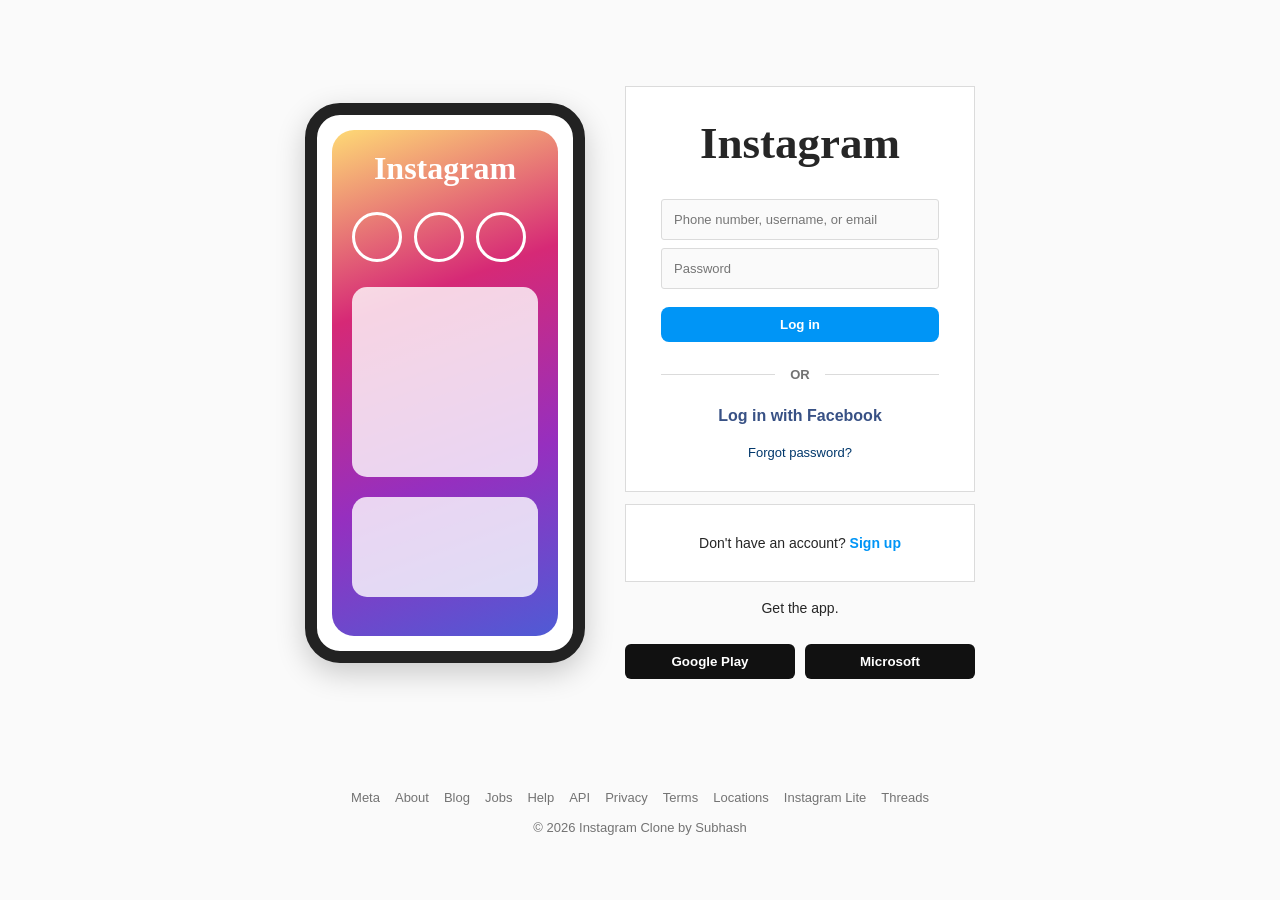
==== index.html @ 769089ac "instaloginpage" ====
<!DOCTYPE html>
<html lang="en">
<head>
  <meta charset="UTF-8">
  <title>Instagram Landing Page Clone</title>
  <link rel="stylesheet" href="style.css">
</head>
<body>

  <main class="container">
    <section class="phone-preview">
      <div class="phone">
        <div class="screen">
          <h2>Instagram</h2>
          <div class="story-row">
            <span></span><span></span><span></span>
          </div>
          <div class="post"></div>
          <div class="post small"></div>
        </div>
      </div>
    </section>

    <section class="auth-section">
      <div class="login-box">
        <h1>Instagram</h1>

        <form>
          <input type="text" placeholder="Phone number, username, or email">
          <input type="password" placeholder="Password">
          <button type="submit">Log in</button>
        </form>

        <div class="divider">
          <span></span>
          <p>OR</p>
          <span></span>
        </div>

        <a href="#" class="facebook-login">Log in with Facebook</a>
        <a href="#" class="forgot">Forgot password?</a>
      </div>

      <div class="signup-box">
        <p>Don't have an account? <a href="#">Sign up</a></p>
      </div>

      <div class="app-section">
        <p>Get the app.</p>
        <div class="app-buttons">
          <button>Google Play</button>
          <button>Microsoft</button>
        </div>
      </div>
    </section>
  </main>

  <footer>
    <nav>
      <a href="#">Meta</a>
      <a href="#">About</a>
      <a href="#">Blog</a>
      <a href="#">Jobs</a>
      <a href="#">Help</a>
      <a href="#">API</a>
      <a href="#">Privacy</a>
      <a href="#">Terms</a>
      <a href="#">Locations</a>
      <a href="#">Instagram Lite</a>
      <a href="#">Threads</a>
    </nav>
    <p>© 2026 Instagram Clone by Subhash</p>
  </footer>

</body>
</html>
---- style.css ----
* {
  margin: 0;
  padding: 0;
  box-sizing: border-box;
}

body {
  font-family: Arial, Helvetica, sans-serif;
  background: #fafafa;
  color: #262626;
}

.container {
  min-height: 85vh;
  display: flex;
  justify-content: center;
  align-items: center;
  gap: 40px;
  padding: 40px 20px;
}

.phone-preview {
  display: flex;
  justify-content: center;
}

.phone {
  width: 280px;
  height: 560px;
  border: 12px solid #222;
  border-radius: 35px;
  background: #fff;
  padding: 15px;
  box-shadow: 0 10px 30px rgba(0,0,0,0.2);
  animation: float 3s infinite ease-in-out;
}

.screen {
  height: 100%;
  background: linear-gradient(160deg, #feda75, #d62976, #962fbf, #4f5bd5);
  border-radius: 22px;
  padding: 20px;
  color: white;
}

.screen h2 {
  font-family: cursive;
  text-align: center;
  margin-bottom: 25px;
  font-size: 32px;
}

.story-row {
  display: flex;
  gap: 12px;
  margin-bottom: 25px;
}

.story-row span {
  width: 50px;
  height: 50px;
  border: 3px solid white;
  border-radius: 50%;
}

.post {
  height: 190px;
  background: rgba(255,255,255,0.8);
  border-radius: 15px;
  margin-bottom: 20px;
}

.post.small {
  height: 100px;
}

.auth-section {
  width: 350px;
}

.login-box,
.signup-box {
  background: white;
  border: 1px solid #dbdbdb;
  padding: 30px 35px;
  text-align: center;
  margin-bottom: 12px;
}

.login-box h1 {
  font-family: cursive;
  font-size: 45px;
  margin-bottom: 30px;
}

input {
  width: 100%;
  padding: 12px;
  margin-bottom: 8px;
  border: 1px solid #dbdbdb;
  border-radius: 3px;
  background: #fafafa;
  font-size: 13px;
}

input:focus {
  outline: none;
  border-color: #999;
}

button {
  width: 100%;
  padding: 10px;
  background: #0095f6;
  color: white;
  border: none;
  border-radius: 8px;
  font-weight: bold;
  cursor: pointer;
  margin-top: 10px;
  transition: 0.3s;
}

button:hover {
  background: #0077c8;
  transform: scale(1.03);
}

.divider {
  display: flex;
  align-items: center;
  gap: 15px;
  margin: 25px 0;
  color: #737373;
  font-size: 13px;
  font-weight: bold;
}

.divider span {
  flex: 1;
  height: 1px;
  background: #dbdbdb;
}

.facebook-login {
  display: block;
  color: #385185;
  font-weight: bold;
  text-decoration: none;
  margin-bottom: 18px;
}

.forgot {
  color: #00376b;
  font-size: 13px;
  text-decoration: none;
}

.signup-box p {
  font-size: 14px;
}

.signup-box a {
  color: #0095f6;
  font-weight: bold;
  text-decoration: none;
}

.app-section {
  text-align: center;
}

.app-section p {
  margin: 18px 0;
  font-size: 14px;
}

.app-buttons {
  display: flex;
  gap: 10px;
}

.app-buttons button {
  background: #111;
  border-radius: 6px;
}

footer {
  text-align: center;
  padding: 25px;
  color: #737373;
  font-size: 13px;
}

footer nav {
  display: flex;
  justify-content: center;
  flex-wrap: wrap;
  gap: 15px;
  margin-bottom: 15px;
}

footer a {
  color: #737373;
  text-decoration: none;
}

footer a:hover {
  text-decoration: underline;
}

@keyframes float {
  0%, 100% {
    transform: translateY(0);
  }

  50% {
    transform: translateY(-12px);
  }
}

/* Tablet */
@media (max-width: 900px) {
  .container {
    gap: 20px;
  }

  .phone {
    width: 240px;
    height: 500px;
  }

  .auth-section {
    width: 330px;
  }
}

/* Mobile */
@media (max-width: 768px) {
  .container {
    flex-direction: column;
    padding: 20px;
  }

  .phone-preview {
    display: none;
  }

  .auth-section {
    width: 100%;
    max-width: 360px;
  }

  .login-box,
  .signup-box {
    border: none;
    background: transparent;
  }

  footer nav {
    gap: 10px;
  }
}
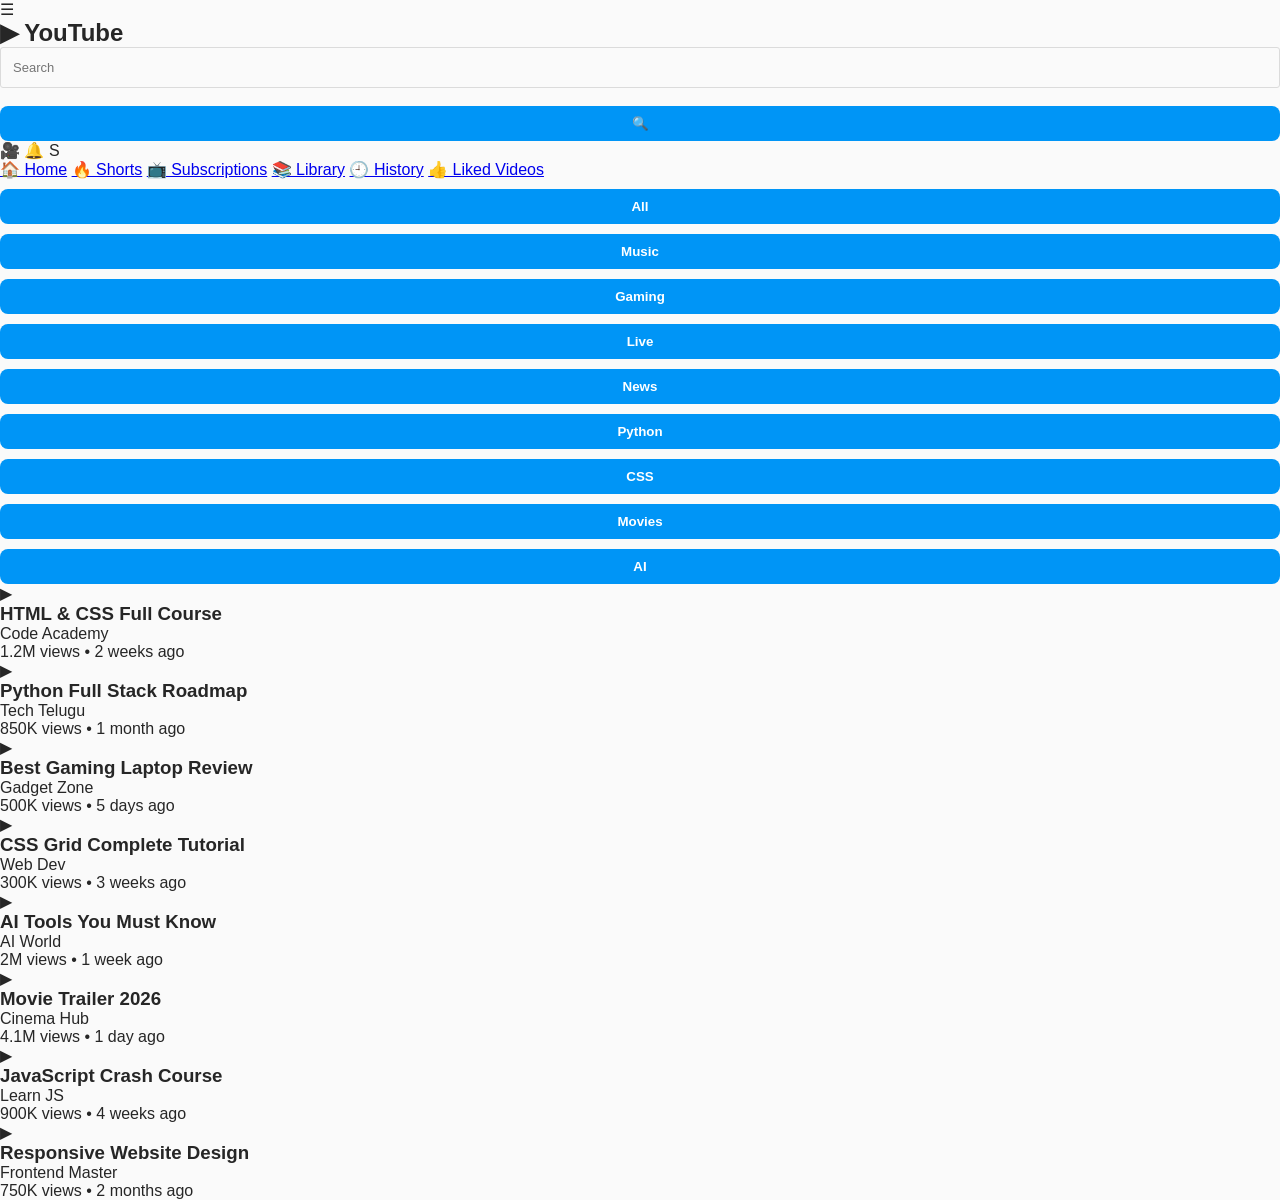
==== commit 6113b8c2: "Add files via upload" ====
--- a/index.html
+++ b/index.html
@@ -2,75 +2,109 @@
 <html lang="en">
 <head>
   <meta charset="UTF-8">
-  <title>Instagram Landing Page Clone</title>
+  <title>YouTube Homepage Clone</title>
   <link rel="stylesheet" href="style.css">
 </head>
 <body>
 
-  <main class="container">
-    <section class="phone-preview">
-      <div class="phone">
-        <div class="screen">
-          <h2>Instagram</h2>
-          <div class="story-row">
-            <span></span><span></span><span></span>
-          </div>
-          <div class="post"></div>
-          <div class="post small"></div>
-        </div>
-      </div>
+  <header class="header">
+    <div class="logo-area">
+      <span class="menu">☰</span>
+      <h2><span>▶</span> YouTube</h2>
+    </div>
+
+    <div class="search-box">
+      <input type="text" placeholder="Search">
+      <button>🔍</button>
+    </div>
+
+    <div class="icons">
+      <span>🎥</span>
+      <span>🔔</span>
+      <span class="profile">S</span>
+    </div>
+  </header>
+
+  <aside class="sidebar">
+    <a href="#">🏠 Home</a>
+    <a href="#">🔥 Shorts</a>
+    <a href="#">📺 Subscriptions</a>
+    <a href="#">📚 Library</a>
+    <a href="#">🕘 History</a>
+    <a href="#">👍 Liked Videos</a>
+  </aside>
+
+  <main class="main-content">
+    <section class="categories">
+      <button>All</button>
+      <button>Music</button>
+      <button>Gaming</button>
+      <button>Live</button>
+      <button>News</button>
+      <button>Python</button>
+      <button>CSS</button>
+      <button>Movies</button>
+      <button>AI</button>
     </section>
 
-    <section class="auth-section">
-      <div class="login-box">
-        <h1>Instagram</h1>
-
-        <form>
-          <input type="text" placeholder="Phone number, username, or email">
-          <input type="password" placeholder="Password">
-          <button type="submit">Log in</button>
-        </form>
-
-        <div class="divider">
-          <span></span>
-          <p>OR</p>
-          <span></span>
-        </div>
-
-        <a href="#" class="facebook-login">Log in with Facebook</a>
-        <a href="#" class="forgot">Forgot password?</a>
+    <section class="video-grid">
+      <div class="video-card">
+        <div class="thumbnail">▶</div>
+        <h3>HTML & CSS Full Course</h3>
+        <p>Code Academy</p>
+        <p>1.2M views • 2 weeks ago</p>
       </div>
 
-      <div class="signup-box">
-        <p>Don't have an account? <a href="#">Sign up</a></p>
+      <div class="video-card">
+        <div class="thumbnail">▶</div>
+        <h3>Python Full Stack Roadmap</h3>
+        <p>Tech Telugu</p>
+        <p>850K views • 1 month ago</p>
       </div>
 
-      <div class="app-section">
-        <p>Get the app.</p>
-        <div class="app-buttons">
-          <button>Google Play</button>
-          <button>Microsoft</button>
-        </div>
+      <div class="video-card">
+        <div class="thumbnail">▶</div>
+        <h3>Best Gaming Laptop Review</h3>
+        <p>Gadget Zone</p>
+        <p>500K views • 5 days ago</p>
+      </div>
+
+      <div class="video-card">
+        <div class="thumbnail">▶</div>
+        <h3>CSS Grid Complete Tutorial</h3>
+        <p>Web Dev</p>
+        <p>300K views • 3 weeks ago</p>
+      </div>
+
+      <div class="video-card">
+        <div class="thumbnail">▶</div>
+        <h3>AI Tools You Must Know</h3>
+        <p>AI World</p>
+        <p>2M views • 1 week ago</p>
+      </div>
+
+      <div class="video-card">
+        <div class="thumbnail">▶</div>
+        <h3>Movie Trailer 2026</h3>
+        <p>Cinema Hub</p>
+        <p>4.1M views • 1 day ago</p>
+      </div>
+
+      <div class="video-card">
+        <div class="thumbnail">▶</div>
+        <h3>JavaScript Crash Course</h3>
+        <p>Learn JS</p>
+        <p>900K views • 4 weeks ago</p>
+      </div>
+
+      <div class="video-card">
+        <div class="thumbnail">▶</div>
+        <h3>Responsive Website Design</h3>
+        <p>Frontend Master</p>
+        <p>750K views • 2 months ago</p>
       </div>
     </section>
   </main>
 
-  <footer>
-    <nav>
-      <a href="#">Meta</a>
-      <a href="#">About</a>
-      <a href="#">Blog</a>
-      <a href="#">Jobs</a>
-      <a href="#">Help</a>
-      <a href="#">API</a>
-      <a href="#">Privacy</a>
-      <a href="#">Terms</a>
-      <a href="#">Locations</a>
-      <a href="#">Instagram Lite</a>
-      <a href="#">Threads</a>
-    </nav>
-    <p>© 2026 Instagram Clone by Subhash</p>
-  </footer>
-
 </body>
 </html>
